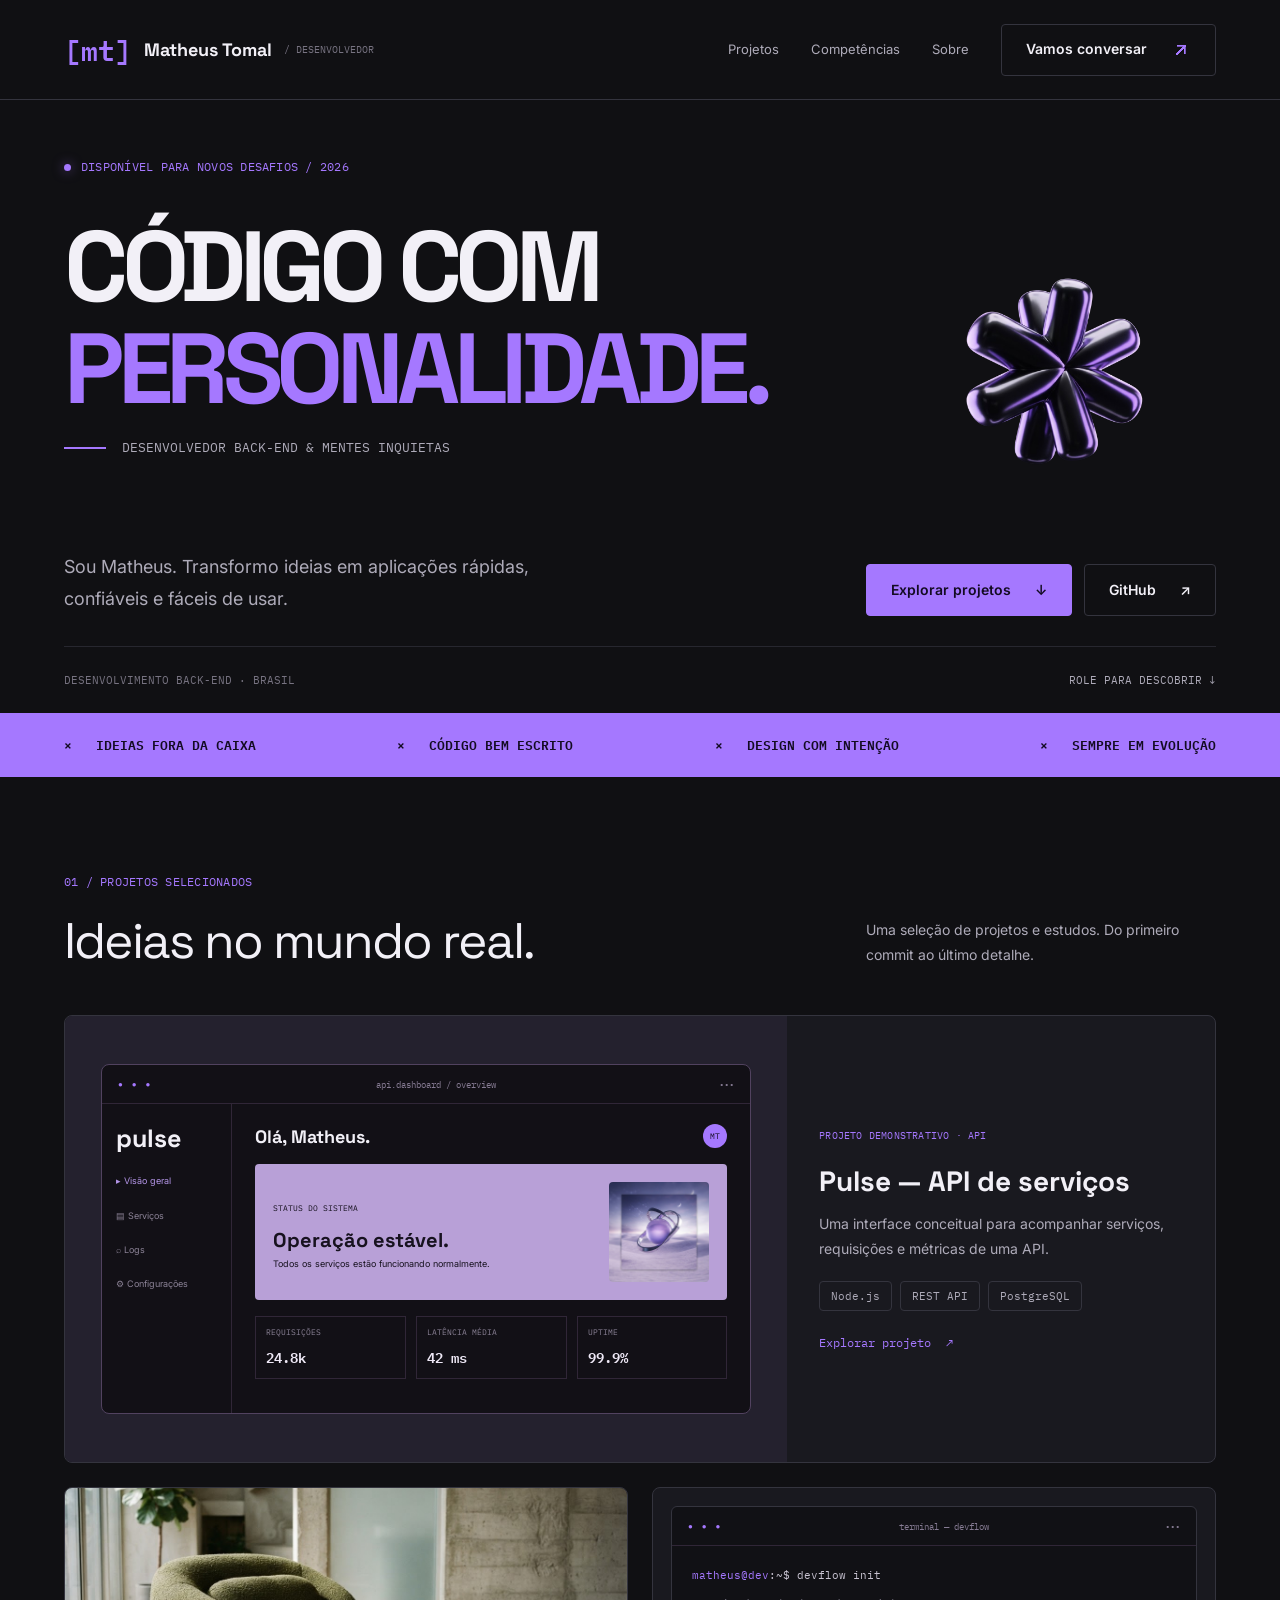
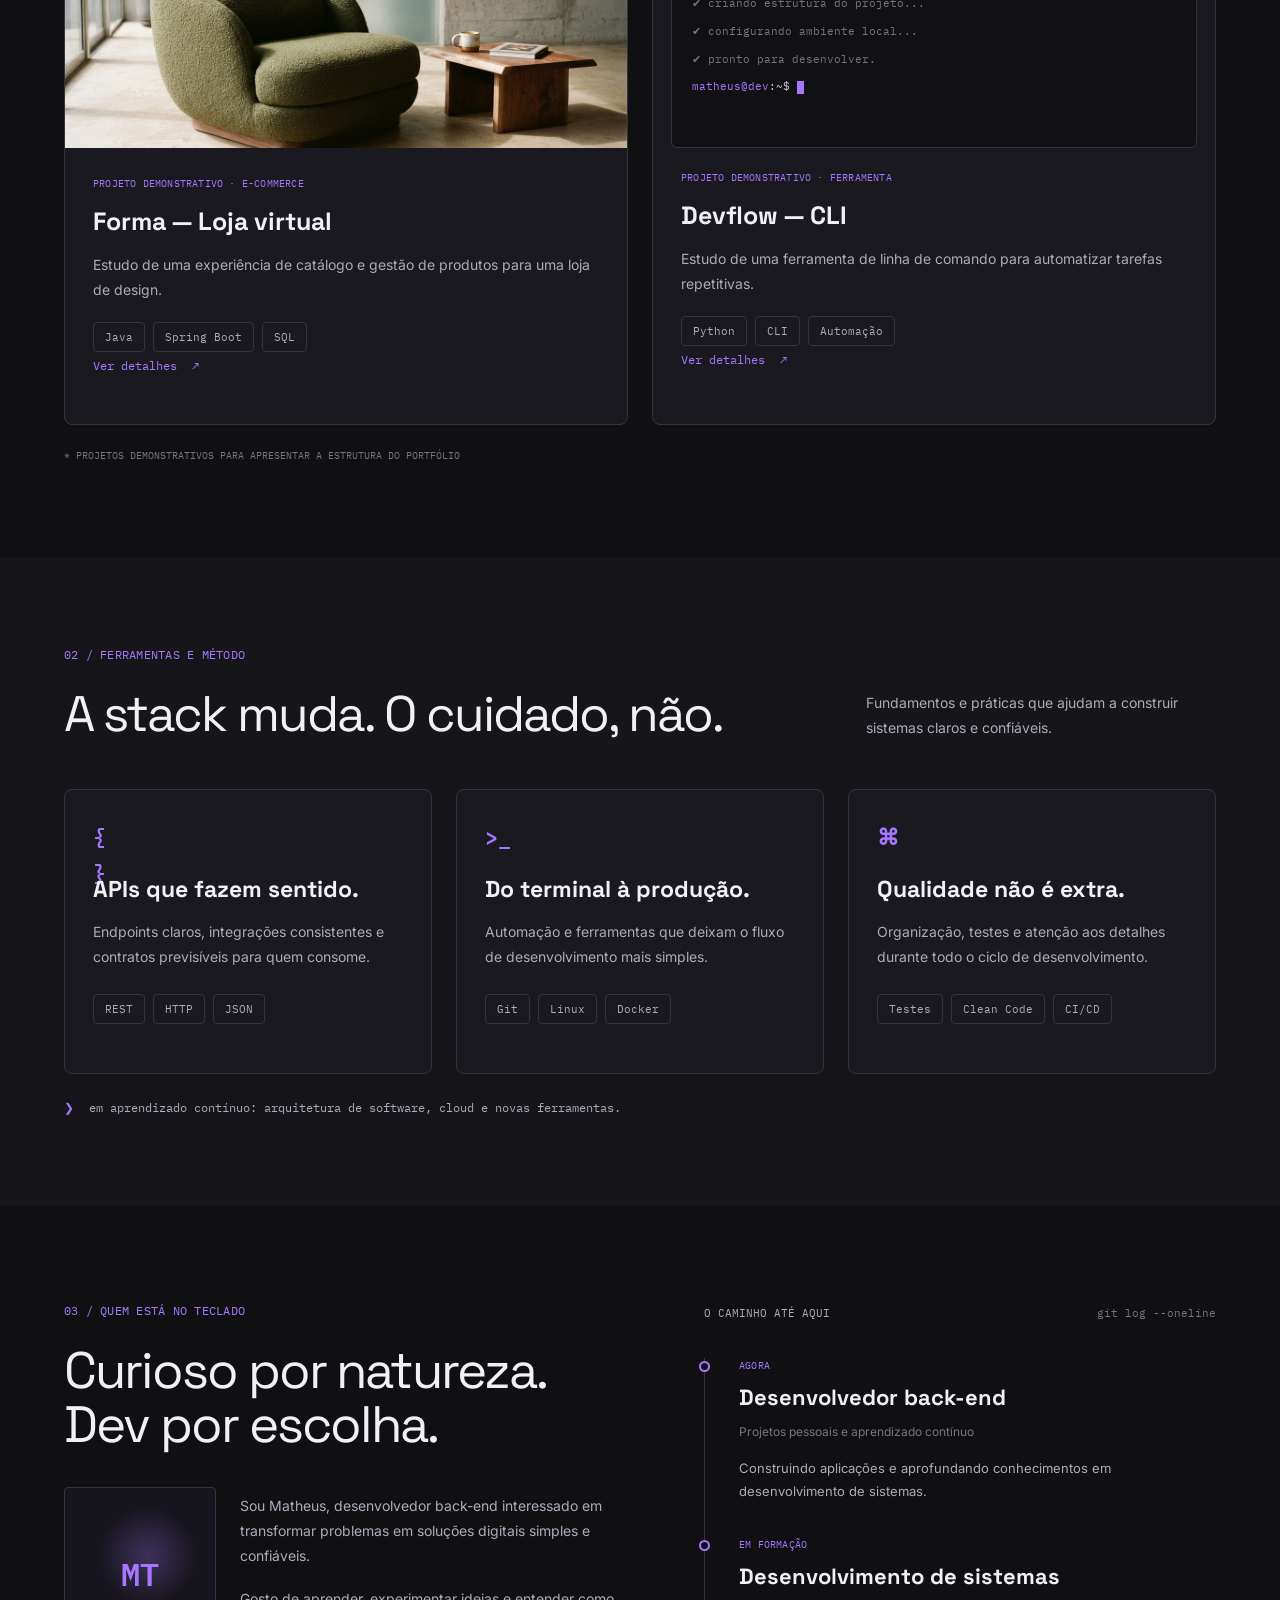
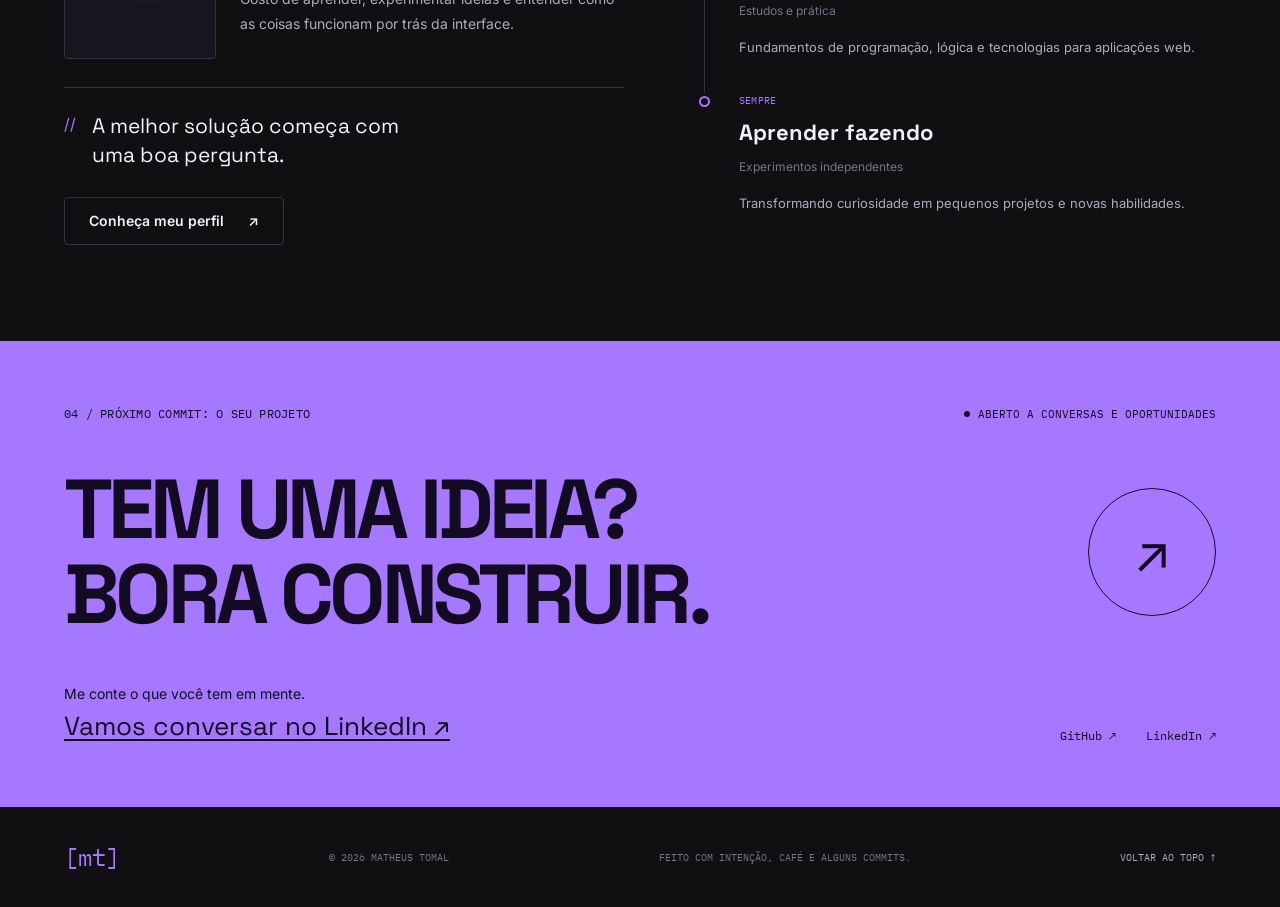
==== index.html @ 3e08b951 "Preparar site para GitHub Pages" ====
<!doctype html>
<html lang="pt-BR">
<head>
    <meta charset="UTF-8">
    <meta name="viewport" content="width=device-width, initial-scale=1">
    <meta name="theme-color" content="#101013">
    <meta name="description" content="Portfólio de Matheus Tomal, desenvolvedor back-end.">
    <title>Matheus Tomal | Desenvolvedor back-end</title>
    <link rel="preconnect" href="https://fonts.googleapis.com">
    <link rel="preconnect" href="https://fonts.gstatic.com" crossorigin>
    <link href="https://fonts.googleapis.com/css2?family=IBM+Plex+Mono:wght@400;600&family=Inter:wght@400;600;700&family=Space+Grotesk:wght@400;700&display=swap" rel="stylesheet">
    <link rel="stylesheet" href="style.css">
</head>
<body>
    <header class="site-header" id="topo">
        <a class="brand" href="#topo" aria-label="Matheus Tomal, início">
        <span class="brand-mark">[mt]</span><span class="brand-name">Matheus Tomal</span><span class="brand-role">/ DESENVOLVEDOR</span>
        </a>
        <nav class="navigation" aria-label="Navegação principal">
        <a href="#projetos">Projetos</a><a href="#competencias">Competências</a><a href="#sobre">Sobre</a>
        <a class="button button-outline nav-contact botao-contato" href="https://www.linkedin.com/in/matheus-tomal/" target="_blank" rel="noopener noreferrer">Vamos conversar</a>
        </nav>
    </header>

    <main>
        <section class="intro" aria-labelledby="intro-title">
        <div class="availability"><span class="status-dot"></span> DISPONÍVEL PARA NOVOS DESAFIOS / 2026</div>
        <div class="intro-heading">
            <div class="intro-copy">
            <h1 id="intro-title">CÓDIGO COM<br><span>PERSONALIDADE.</span></h1>
            <p class="signature"><i></i> DESENVOLVEDOR BACK-END &amp; MENTES INQUIETAS</p>
            </div>
            <img class="intro-art" src="assets/raw-4.png" alt="Forma escultural roxa tridimensional">
        </div>
        <div class="intro-bottom">
            <p class="intro-text">Sou Matheus. Transformo ideias em aplicações rápidas, confiáveis e fáceis de usar.</p>
            <div class="intro-actions">
            <a class="button button-primary" href="#projetos">Explorar projetos <span aria-hidden="true">↓</span></a>
            <a class="button button-outline" href="https://github.com/MatheusTomal" target="_blank" rel="noopener noreferrer">GitHub <span aria-hidden="true">↗</span></a>
            </div>
        </div>
        <div class="intro-meta">
            <span>DESENVOLVIMENTO BACK-END · BRASIL</span>
            <a href="#projetos">ROLE PARA DESCOBRIR ↓</a>
        </div>
        </section>

        <div class="principles" aria-label="Princípios">
            <span>× &nbsp; IDEIAS FORA DA CAIXA</span>
            <span>× &nbsp; CÓDIGO BEM ESCRITO</span>
            <span>× &nbsp; DESIGN COM INTENÇÃO</span>
            <span>× &nbsp; SEMPRE EM EVOLUÇÃO</span>
        </div>

        <section class="section projects" id="projetos">
        <div class="section-heading">
            <p class="eyebrow">01 / PROJETOS SELECIONADOS</p>
            <div class="heading-row">
                <h2>Ideias no mundo real.</h2>
                <p>Uma seleção de projetos e estudos. Do primeiro commit ao último detalhe.</p>
            </div>
        </div>
        <article class="project-feature card">
            <div class="feature-visual pulse-visual">
            <div class="app-window">
                <div class="window-bar">
                    <span class="window-dots">● ● ●</span>
                    <span>api.dashboard / overview</span><span>•••</span>
                </div>
                <div class="dashboard">
                    <aside>
                        <strong>pulse</strong>
                        <span>▸ Visão geral</span>
                        <span>▤ Serviços</span>
                        <span>⌕ Logs</span>
                        <span>⚙ Configurações</span>
                    </aside>
                    <div class="dash-content">
                        <div class="dash-top">
                            <b>Olá, Matheus.</b>
                            <span class="dash-avatar">MT</span>
                        </div>
                        <div class="dash-hero">
                            <div>
                                <small>STATUS DO SISTEMA</small>
                                <h3>Operação estável.</h3>
                                <p>Todos os serviços estão funcionando normalmente.</p>
                            </div>
                            <img src="assets/raw-1.png" alt="Ilustração abstrata em tons de lilás">
                        </div>
                        <div class="dash-stats">
                            <div>
                                <small>REQUISIÇÕES</small>
                                <b>24.8k</b>
                            </div>
                            <div>
                                <small>LATÊNCIA MÉDIA</small>
                                <b>42 ms</b>
                            </div>
                            <div>
                                <small>UPTIME</small>
                                <b>99.9%</b>
                            </div>
                        </div>
                    </div>
                </div>
            </div>
            </div>
            <div class="feature-content">
                <p class="eyebrow">PROJETO DEMONSTRATIVO · API</p>
                <h3>Pulse — API de serviços</h3>
                <p>Uma interface conceitual para acompanhar serviços, requisições e métricas de uma API.</p>
                <div class="tags"><span>Node.js</span>
                    <span>REST API</span>
                    <span>PostgreSQL</span>
                </div>
                <a class="text-link" href="https://github.com/" target="_blank" rel="noopener noreferrer">Explorar projeto <span>↗</span>
                </a>
            </div>
        </article>
        <div class="project-grid">
            <article class="project-card card">
                <img src="assets/raw-5.jpeg" alt="Poltrona em um ambiente de interiores" loading="lazy">
                <div class="project-card-copy">
                    <p class="eyebrow">PROJETO DEMONSTRATIVO · E-COMMERCE</p>
                    <h3>Forma — Loja virtual</h3>
                    <p>Estudo de uma experiência de catálogo e gestão de produtos para uma loja de design.</p>
                    <div class="tags">
                        <span>Java</span>
                        <span>Spring Boot</span>
                        <span>SQL</span>
                    </div>
                    <a class="text-link" href="https://github.com/" target="_blank" rel="noopener noreferrer">Ver detalhes <span>↗</span></a>
                </div>
            </article>
            <article class="project-card card terminal-card">
                <div class="terminal-preview">
                    <div class="window-bar">
                        <span class="window-dots">● ● ●</span>
                        <span>terminal — devflow</span>
                        <span>•••</span>
                    </div>
                    <div class="terminal-body">
                        <p><span>matheus@dev</span>:~$ devflow init</p>
                        <p class="terminal-muted">✔ criando estrutura do projeto...</p>
                        <p class="terminal-muted">✔ configurando ambiente local...</p>
                        <p class="terminal-muted">✔ pronto para desenvolver.</p>
                        <p><span>matheus@dev</span>:~$ <i class="cursor"></i></p>
                    </div>
                </div>
                <div class="project-card-copy">
                    <p class="eyebrow">PROJETO DEMONSTRATIVO · FERRAMENTA</p>
                    <h3>Devflow — CLI</h3>
                    <p>Estudo de uma ferramenta de linha de comando para automatizar tarefas repetitivas.</p>
                    <div class="tags">
                        <span>Python</span>
                        <span>CLI</span>
                        <span>Automação</span>
                    </div>
                    <a class="text-link" href="https://github.com/" target="_blank" rel="noopener noreferrer">Ver detalhes <span>↗</span></a>
                </div>
            </article>
        </div>
            <p class="section-footnote">* PROJETOS DEMONSTRATIVOS PARA APRESENTAR A ESTRUTURA DO PORTFÓLIO</p>
        </section>

        <section class="section skills" id="competencias">
        <div class="section-heading">
            <p class="eyebrow">02 / FERRAMENTAS E MÉTODO</p>
            <div class="heading-row">
                <h2>A stack muda. O cuidado, não.</h2>
                <p>Fundamentos e práticas que ajudam a construir sistemas claros e confiáveis.</p>
            </div>
        </div>
        <div class="skill-grid">
            <article class="skill-card card">
                <span class="skill-icon">{ }</span>
                <h3>APIs que fazem sentido.</h3>
                <p>Endpoints claros, integrações consistentes e contratos previsíveis para quem consome.</p>
                <div class="tags">
                    <span>REST</span>
                    <span>HTTP</span>
                    <span>JSON</span>
                </div>
            </article>
            <article class="skill-card card">
                <span class="skill-icon">&gt;_</span>
                <h3>Do terminal à produção.</h3>
                <p>Automação e ferramentas que deixam o fluxo de desenvolvimento mais simples.</p>
                <div class="tags">
                    <span>Git</span>
                    <span>Linux</span>
                    <span>Docker</span>
                </div>
            </article>
            <article class="skill-card card">
                <span class="skill-icon">⌘</span>
                <h3>Qualidade não é extra.</h3>
                <p>Organização, testes e atenção aos detalhes durante todo o ciclo de desenvolvimento.</p>
                <div class="tags">
                    <span>Testes</span>
                    <span>Clean Code</span>
                    <span>CI/CD</span>
                </div>
            </article>
        </div>
        <p class="learning"><span>❯</span> em aprendizado contínuo: arquitetura de software, cloud e novas ferramentas.</p>
        </section>

        <section class="section about" id="sobre">
        <div class="about-left">
            <p class="eyebrow">03 / QUEM ESTÁ NO TECLADO</p>
            <h2>Curioso por natureza.<br>Dev por escolha.</h2>
            <div class="bio-row">
                <div class="bio-avatar" aria-label="Iniciais MT">MT</div>
                <div>
                    <p>Sou Matheus, desenvolvedor back-end interessado em transformar problemas em soluções digitais simples e confiáveis.</p>
                    <p>Gosto de aprender, experimentar ideias e entender como as coisas funcionam por trás da interface.</p>
                </div>
            </div>
            <div class="personal-note">
                <span>//</span>
                <p>A melhor solução começa com<br>uma boa pergunta.</p>
            </div>
            <a class="button button-outline" href="https://www.linkedin.com/in/matheus-tomal/" target="_blank" rel="noopener noreferrer">Conheça meu perfil <span>↗</span></a>
        </div>
        <div class="about-right">
            <div class="timeline-head">
                <span>O CAMINHO ATÉ AQUI</span>
                <span>git log --oneline</span>
            </div>
            <article class="timeline-item">
                <span class="timeline-dot"></span>
                <div>
                    <p class="eyebrow">AGORA</p>
                    <h3>Desenvolvedor back-end</h3>
                    <p class="muted">Projetos pessoais e aprendizado contínuo</p>
                    <p>Construindo aplicações e aprofundando conhecimentos em desenvolvimento de sistemas.</p>
                </div>
            </article>
            <article class="timeline-item">
                <span class="timeline-dot"></span>
                <div>
                    <p class="eyebrow">EM FORMAÇÃO</p>
                    <h3>Desenvolvimento de sistemas</h3>
                    <p class="muted">Estudos e prática</p>
                    <p>Fundamentos de programação, lógica e tecnologias para aplicações web.</p>
                </div>
            </article>
            <article class="timeline-item">
                <span class="timeline-dot"></span>
                <div>
                    <p class="eyebrow">SEMPRE</p>
                    <h3>Aprender fazendo</h3>
                    <p class="muted">Experimentos independentes</p>
                    <p>Transformando curiosidade em pequenos projetos e novas habilidades.</p>
                </div>
            </article>
        </div>
        </section>

        <section class="contact" id="contato">
            <div class="contact-top">
                <p class="eyebrow">04 / PRÓXIMO COMMIT: O SEU PROJETO</p>
                <span><i class="status-dot"></i> ABERTO A CONVERSAS E OPORTUNIDADES</span>
            </div>
            <div class="contact-title">
                <h2>TEM UMA IDEIA?<br>BORA CONSTRUIR.</h2>
                <a class="contact-orb" href="https://www.linkedin.com/in/matheus-tomal/" target="_blank" rel="noopener noreferrer" aria-label="Fale comigo pelo LinkedIn">↗</a>
            </div>
            <div class="contact-bottom">
                <p>Me conte o que você tem em mente.<br><a href="https://www.linkedin.com/in/matheus-tomal/" target="_blank" rel="noopener noreferrer">Vamos conversar no LinkedIn ↗</a></p>
                <div class="social-links">
                    <a href="https://github.com/MatheusTomal" target="_blank" rel="noopener noreferrer">GitHub ↗</a>
                    <a href="https://www.linkedin.com/in/matheus-tomal/" target="_blank" rel="noopener noreferrer">LinkedIn ↗</a>
                </div>
            </div>
        </section>
    </main>
    <footer class="site-footer"><a class="footer-mark" href="#topo">[mt]</a><span>© 2026 MATHEUS TOMAL</span><span>FEITO COM INTENÇÃO, CAFÉ E ALGUNS COMMITS.</span><a href="#topo">VOLTAR AO TOPO ↑</a></footer>
</body>
</html>
---- style.css ----
:root {
  color-scheme: dark;
  --bg: #101013;
  --surface: #19191f;
  --surface-2: #22212a;
  --purple: #a578ff;
  --purple-ink: #130b22;
  --text: #f2f0f7;
  --muted: #aeabb9;
  --quiet: #777381;
  --line: #34343e;
  --mono: 'IBM Plex Mono', monospace;
  --display: 'Space Grotesk', sans-serif;
  --body: 'Inter', sans-serif;
  --page-width: 1440px;
  --page-gutter: 64px;
}
* {
  box-sizing: border-box;
}
html {
  min-width: 320px;
  scroll-behavior: smooth;
  scroll-padding-top: 24px;
}
body {
  margin: 0;
  background: var(--bg);
  color: var(--text);
  font-family: var(--body);
  line-height: 1.6;
  -webkit-font-smoothing: antialiased;
}
a {
  color: inherit;
}
.site-header, main, .site-footer {
  width: min(100%, var(--page-width));
  margin-inline: auto;
}
.site-header {
  height: 100px;
  padding-inline: var(--page-gutter);
  border-bottom: 1px solid var(--line);
  display: flex;
  align-items: center;
  justify-content: space-between;
  gap: 32px;
}
.brand {
  display: flex;
  align-items: center;
  gap: 12px;
  text-decoration: none;
  white-space: nowrap;
}
.brand-mark {
  color: var(--purple);
  font: 600 28px var(--mono);
}
.brand-name {
  font: 700 18px var(--display);
}
.brand-role {
  color: var(--quiet);
  font: 10px var(--mono);
}
.navigation {
  display: flex;
  align-items: center;
  gap: 32px;
}
.navigation > a:not(.button) {
  color: var(--muted);
  font-size: 13px;
  text-decoration: none;
}
.navigation > a:not(.button):hover, .site-footer a:hover {
  color: var(--purple);
}
.button {
  min-height: 52px;
  padding-inline: 24px;
  border: 1px solid var(--line);
  border-radius: 4px;
  display: inline-flex;
  align-items: center;
  justify-content: center;
  gap: 24px;
  color: var(--text);
  font-size: 14px;
  font-weight: 600;
  text-decoration: none;
  white-space: nowrap;
  transition: transform .18s ease, background-color .18s ease, border-color .18s ease;
}
.button:hover {
  transform: translateY(-2px);
  border-color: var(--purple);
}
.botao-contato::after {
  content: "";
  display: block;
  flex-shrink: 0;
  width: 20px;
  height: 20px;
  background:
    linear-gradient(#a578ff, #a578ff) 6px 5px / 9px 1.7px no-repeat,
    linear-gradient(#a578ff, #a578ff) 13.3px 5px / 1.7px 9px no-repeat,
    linear-gradient(
      135deg,
      transparent calc(50% - 0.85px),
      #a578ff calc(50% - 0.85px),
      #a578ff calc(50% + 0.85px),
      transparent calc(50% + 0.85px)
    ) 5px 5px / 10px 10px no-repeat;
}
.button-primary {
  background: var(--purple);
  border-color: var(--purple);
  color: var(--purple-ink);
}
.button-primary:hover {
  background: #b994ff;
}
.button-outline {
  background: transparent;
}
.arrow {
  font-size: 20px;
  line-height: 1;
}

.intro {
  padding: 58px var(--page-gutter) 0;
}
.availability, .eyebrow {
  color: var(--purple);
  font: 12px/1.5 var(--mono);
  letter-spacing: .02em;
}
.availability {
  display: flex;
  align-items: center;
  gap: 10px;
}
.status-dot {
  display: inline-block;
  width: 7px;
  height: 7px;
  border-radius: 50%;
  background: var(--purple);
  box-shadow: 0 0 12px rgb(165 120 255 / 55%);
}
.intro-heading {
  min-height: 335px;
  display: flex;
  align-items: flex-start;
  justify-content: space-between;
  gap: 28px;
  margin-top: 40px;
}
.intro-copy {
  position: relative;
  z-index: 1;
}
.intro h1 {
  margin: 0;
  font: 700 clamp(54px, 7.78vw, 112px)/1.02 var(--display);
  letter-spacing: -.065em;
  white-space: nowrap;
}
.intro h1 span {
  color: var(--purple);
}
.signature {
  margin: 20px 0 0;
  display: flex;
  align-items: center;
  gap: 16px;
  color: var(--muted);
  font: 13px var(--mono);
}
.signature i {
  width: 42px;
  height: 2px;
  background: var(--purple);
}
.intro-art {
  width: min(28%, 360px);
  height: 330px;
  margin-top: -8px;
  object-fit: contain;
}
.intro-bottom {
  display: flex;
  align-items: flex-end;
  justify-content: space-between;
  gap: 56px;
}
.intro-text {
  max-width: 540px;
  margin: 0;
  color: var(--muted);
  font-size: 18px;
  line-height: 1.8;
}
.intro-actions {
  display: flex;
  gap: 12px;
}
.intro-meta {
  padding: 26px 0;
  margin-top: 30px;
  border-top: 1px solid rgb(52 52 62 / 65%);
  display: flex;
  justify-content: space-between;
  gap: 24px;
  color: var(--quiet);
  font: 11px var(--mono);
}
.intro-meta a {
  color: var(--muted);
  text-decoration: none;
}
.principles {
  min-height: 64px;
  padding: 12px var(--page-gutter);
  background: var(--purple);
  color: var(--purple-ink);
  display: flex;
  align-items: center;
  justify-content: space-between;
  gap: 24px;
  font: 600 13px var(--mono);
}
.principles span {
  white-space: nowrap;
}

.section {
  padding-inline: var(--page-gutter);
}
.projects {
  padding-block: 96px;
}
.section-heading {
  margin-bottom: 48px;
}
.section-heading > .eyebrow {
  margin: 0 0 24px;
}
.heading-row {
  display: flex;
  align-items: flex-end;
  justify-content: space-between;
  gap: 48px;
}
.heading-row h2, .about-left > h2 {
  margin: 0;
  font: 400 clamp(38px, 3.9vw, 56px)/1.05 var(--display);
  letter-spacing: -.04em;
}
.heading-row > p {
  max-width: 350px;
  margin: 0;
  color: var(--muted);
  font-size: 14px;
  line-height: 1.8;
}
.card {
  overflow: hidden;
  border: 1px solid var(--line);
  border-radius: 8px;
  background: var(--surface);
}
.project-feature {
  display: grid;
  grid-template-columns: minmax(0, 824fr) minmax(0, 488fr);
  min-height: 448px;
}
.feature-visual {
  min-width: 0;
  padding: 36px;
  display: flex;
  align-items: center;
  justify-content: center;
  background: #24212e;
}
.app-window {
  width: 100%;
  height: 350px;
  overflow: hidden;
  border: 1px solid #51425f;
  border-radius: 8px;
  background: #121016;
}
.window-bar {
  height: 39px;
  padding-inline: 16px;
  border-bottom: 1px solid #302637;
  display: flex;
  align-items: center;
  justify-content: space-between;
  color: #867b93;
  font: 9px var(--mono);
}
.window-dots {
  color: #a578ff;
  font-size: 8px;
  letter-spacing: 2px;
}
.dashboard {
  height: calc(100% - 39px);
  display: grid;
  grid-template-columns: 130px 1fr;
}
.dashboard aside {
  padding: 18px 14px;
  border-right: 1px solid #302637;
  display: flex;
  flex-direction: column;
  gap: 20px;
  color: #8b8296;
  font-size: 9px;
}
.dashboard aside strong {
  color: var(--text);
  font: 700 25px var(--display);
}
.dashboard aside span:first-of-type {
  color: #b495e8;
}
.dash-content {
  min-width: 0;
  padding: 20px 23px;
  display: flex;
  flex-direction: column;
  gap: 16px;
}
.dash-top {
  display: flex;
  justify-content: space-between;
  align-items: center;
  font: 700 18px var(--display);
}
.dash-avatar {
  width: 24px;
  height: 24px;
  border-radius: 50%;
  background: var(--purple);
  display: grid;
  place-items: center;
  color: var(--purple-ink);
  font: 8px var(--mono);
}
.dash-hero {
  min-height: 135px;
  padding: 18px;
  overflow: hidden;
  border-radius: 4px;
  display: flex;
  align-items: center;
  justify-content: space-between;
  gap: 12px;
  background: #b8a0d7;
  color: #17121f;
}
.dash-hero small, .dash-stats small {
  font: 8px var(--mono);
}
.dash-hero h3 {
  margin: 8px 0 4px;
  font: 700 20px var(--display);
}
.dash-hero p {
  margin: 0;
  font-size: 9px;
}
.dash-hero img {
  width: 100px;
  height: 100px;
  border-radius: 4px;
  object-fit: cover;
}
.dash-stats {
  display: grid;
  grid-template-columns: repeat(3,1fr);
  gap: 10px;
}
.dash-stats div {
  padding: 10px;
  border: 1px solid #302637;
  display: grid;
  gap: 8px;
}
.dash-stats small {
  color: #8b8296;
}
.dash-stats b {
  color: #eee8f6;
  font: 600 14px var(--mono);
}
.feature-content {
  padding: 32px;
  display: flex;
  flex-direction: column;
  align-items: flex-start;
  justify-content: center;
  gap: 2px;
}
.feature-content .eyebrow {
  margin: 0 0 20px;
  font-size: 10px;
}
.feature-content h3, .project-card-copy h3 {
  margin: 0 0 12px;
  font: 700 28px/1.15 var(--display);
}
.feature-content > p:not(.eyebrow), .project-card-copy > p:not(.eyebrow) {
  margin: 0;
  color: var(--muted);
  font-size: 14px;
  line-height: 1.8;
}
.tags {
  margin-top: 18px;
  display: flex;
  flex-wrap: wrap;
  gap: 8px;
}
.tags span {
  padding: 7px 11px;
  border: 1px solid var(--line);
  border-radius: 4px;
  color: var(--muted);
  font: 11px var(--mono);
  white-space: nowrap;
}
.text-link {
  margin-top: 22px;
  color: var(--purple);
  font: 12px var(--mono);
  text-decoration: none;
}
.text-link span {
  padding-left: 8px;
}
.project-grid {
  margin-top: 24px;
  display: grid;
  grid-template-columns: repeat(2, minmax(0,1fr));
  gap: 24px;
}
.project-card {
  min-height: 538px;
}
.project-card > img {
  width: 100%;
  height: 260px;
  display: block;
  object-fit: cover;
}
.project-card-copy {
  padding: 28px;
}
.project-card-copy .eyebrow {
  margin: 0 0 16px;
  font-size: 10px;
}
.project-card-copy h3 {
  font-size: 25px;
  margin-bottom: 16px;
}
.project-card-copy .tags {
  margin-top: 20px;
}
.project-card-copy .text-link {
  margin-top: 16px;
}
.terminal-card {
  padding-top: 18px;
}
.terminal-preview {
  height: 242px;
  margin: 0 18px;
  border: 1px solid #34343e;
  border-radius: 6px;
  background: #111115;
}
.terminal-body {
  padding: 20px;
  color: #c9c4d2;
  font: 11px/1.8 var(--mono);
}
.terminal-body p {
  margin: 0 0 8px;
}
.terminal-body p span {
  color: var(--purple);
}
.terminal-body .terminal-muted {
  color: #777381;
}
.cursor {
  width: 7px;
  height: 13px;
  display: inline-block;
  vertical-align: middle;
  background: var(--purple);
}
.terminal-card .project-card-copy {
  padding-top: 22px;
}
.section-footnote {
  margin: 24px 0 0;
  color: var(--quiet);
  font: 10px var(--mono);
}

.skills {
  padding-block: 88px;
  background: #15151a;
}
.skill-grid {
  display: grid;
  grid-template-columns: repeat(3,minmax(0,1fr));
  gap: 24px;
}
.skill-card {
  min-height: 285px;
  padding: 28px;
}
.skill-icon {
  width: 30px;
  height: 30px;
  display: block;
  color: var(--purple);
  font: 600 22px var(--mono);
}
.skill-card h3 {
  margin: 28px 0 16px;
  font: 700 23px/1.2 var(--display);
}
.skill-card > p {
  margin: 0;
  color: var(--muted);
  font-size: 14px;
  line-height: 1.8;
}
.skill-card .tags {
  margin-top: 24px;
}
.learning {
  margin: 24px 0 0;
  color: var(--muted);
  font: 12px/1.7 var(--mono);
}
.learning span {
  padding-right: 8px;
  color: var(--purple);
}

.about {
  padding-block: 96px;
  display: grid;
  grid-template-columns: minmax(0,560px) minmax(0,1fr);
  gap: 80px;
}
.about-left > .eyebrow {
  margin: 0 0 24px;
}
.about-left > h2 {
  font-size: clamp(40px, 4vw, 56px);
}
.bio-row {
  margin-top: 36px;
  display: grid;
  grid-template-columns: 152px minmax(0,1fr);
  align-items: center;
  gap: 24px;
}
.bio-avatar {
  width: 152px;
  height: 172px;
  border: 1px solid var(--line);
  border-radius: 4px;
  display: grid;
  place-items: center;
  background: radial-gradient(circle at 55% 40%, rgb(165 120 255 / 28%), transparent 38%), #17151d;
  color: var(--purple);
  font: 600 32px var(--mono);
}
.bio-row p {
  margin: 0 0 18px;
  color: var(--muted);
  font-size: 14px;
  line-height: 1.8;
}
.personal-note {
  margin: 28px 0;
  padding-top: 24px;
  border-top: 1px solid var(--line);
  display: flex;
  gap: 16px;
  color: var(--purple);
}
.personal-note p {
  margin: 0;
  color: var(--text);
  font: 400 21px/1.35 var(--display);
}
.about-left > .button {
  min-height: 48px;
}
.about-right {
  padding-top: 4px;
}
.timeline-head {
  margin-bottom: 38px;
  display: flex;
  justify-content: space-between;
  gap: 18px;
  color: var(--muted);
  font: 11px var(--mono);
}
.timeline-head span:last-child {
  color: var(--quiet);
}
.timeline-item {
  position: relative;
  padding: 0 0 34px 34px;
  border-left: 1px solid var(--line);
}
.timeline-item:last-child {
  border-left-color: transparent;
  padding-bottom: 0;
}
.timeline-dot {
  position: absolute;
  left: -6px;
  top: 3px;
  width: 11px;
  height: 11px;
  border: 2px solid var(--purple);
  border-radius: 50%;
  background: var(--bg);
}
.timeline-item .eyebrow {
  margin: 0 0 10px;
  font-size: 10px;
}
.timeline-item h3 {
  margin: 0 0 10px;
  font: 700 22px var(--display);
}
.timeline-item p:not(.eyebrow) {
  margin: 0;
  color: var(--muted);
  font-size: 13px;
  line-height: 1.8;
}
.timeline-item .muted {
  margin-bottom: 14px !important;
  color: var(--quiet) !important;
  font-size: 12px !important;
}

.contact {
  width: 100%;
  padding: 64px var(--page-gutter);
  background: var(--purple);
  color: var(--purple-ink);
}
.contact-top {
  display: flex;
  justify-content: space-between;
  gap: 24px;
  align-items: center;
}
.contact .eyebrow {
  margin: 0;
  color: var(--purple-ink);
}
.contact-top > span {
  display: flex;
  align-items: center;
  gap: 8px;
  font: 11px var(--mono);
}
.contact .status-dot {
  width: 6px;
  height: 6px;
  background: var(--purple-ink);
  box-shadow: none;
}
.contact-title {
  margin: 44px 0;
  display: flex;
  align-items: center;
  justify-content: space-between;
  gap: 24px;
}
.contact-title h2 {
  margin: 0;
  font: 700 clamp(52px, 6.53vw, 94px)/1.02 var(--display);
  letter-spacing: -.055em;
}
.contact-orb {
  width: 128px;
  height: 128px;
  flex: 0 0 128px;
  border: 1px solid var(--purple-ink);
  border-radius: 50%;
  display: grid;
  place-items: center;
  font: 52px var(--body);
  text-decoration: none;
  transition: background .2s, color .2s;
}
.contact-orb:hover {
  background: var(--purple-ink);
  color: var(--purple);
}
.contact-bottom {
  display: flex;
  justify-content: space-between;
  align-items: flex-end;
  gap: 40px;
}
.contact-bottom p {
  margin: 0;
  font-size: 14px;
  line-height: 1.7;
}
.contact-bottom p a {
  display: inline-block;
  margin-top: 4px;
  font: 26px var(--display);
  text-underline-offset: 4px;
}
.social-links {
  display: flex;
  gap: 30px;
  font: 12px var(--mono);
}
.social-links a {
  text-decoration: none;
}
.site-footer {
  min-height: 100px;
  padding-inline: var(--page-gutter);
  display: flex;
  align-items: center;
  justify-content: space-between;
  gap: 24px;
  color: var(--quiet);
  font: 10px var(--mono);
}
.site-footer a {
  color: var(--muted);
  text-decoration: none;
}
.footer-mark {
  color: var(--purple) !important;
  font-size: 24px;
}
:focus-visible {
  outline: 2px solid var(--purple);
  outline-offset: 4px;
}

@media (max-width: 1050px) {
  :root {
    --page-gutter: 40px;
  }
  .site-header {
    gap: 16px;
  }
  .navigation {
    gap: 18px;
  }
  .intro h1 {
    font-size: clamp(56px, 7vw, 82px);
  }
  .intro-heading {
    min-height: 280px;
  }
  .intro-art {
    height: 270px;
  }
  .about {
    grid-template-columns: 1fr 1fr;
    gap: 44px;
  }
  .bio-row {
    grid-template-columns: 120px minmax(0,1fr);
    gap: 18px;
  }
  .bio-avatar {
    width: 120px;
    height: 150px;
  }
  .contact-title h2 {
    font-size: clamp(54px, 6.3vw, 76px);
  }
}
@media (max-width: 760px) {
  :root {
    --page-gutter: 28px;
  }
  .site-header {
    height: auto;
    min-height: 84px;
    padding-block: 16px;
    align-items: flex-start;
    flex-direction: column;
  }
  .navigation {
    width: 100%;
    justify-content: space-between;
    gap: 12px;
  }
  .nav-contact {
    min-height: 42px;
    padding-inline: 12px;
    gap: 10px;
    font-size: 12px;
  }
  .intro {
    padding-top: 48px;
  }
  .intro-heading {
    min-height: 0;
    margin-top: 32px;
  }
  .intro h1 {
    font-size: clamp(44px, 8.7vw, 68px);
    white-space: normal;
  }
  .intro-art {
    width: 25%;
    height: 210px;
  }
  .signature {
    font-size: 10px;
    gap: 10px;
  }
  .signature i {
    width: 24px;
  }
  .intro-bottom {
    align-items: flex-start;
    flex-direction: column;
    gap: 28px;
  }
  .intro-text {
    font-size: 16px;
  }
  .principles {
    overflow: hidden;
    justify-content: flex-start;
    gap: 36px;
  }
  .principles span {
    font-size: 11px;
  }
  .projects {
    padding-block: 72px;
  }
  .section-heading {
    margin-bottom: 36px;
  }
  .heading-row {
    align-items: flex-start;
    flex-direction: column;
    gap: 48px;
  }
  .heading-row h2 {
    font-size: clamp(36px, 7vw, 48px);
  }
  .heading-row > p {
    max-width: 520px;
  }
  .project-feature {
    grid-template-columns: 1fr;
  }
  .feature-visual {
    min-height: 330px;
    padding: 24px;
  }
  .app-window {
    height: 280px;
  }
  .project-grid {
    gap: 18px;
  }
  .project-card {
    min-height: 0;
  }
  .project-card > img {
    height: 220px;
  }
  .project-card-copy {
    padding: 24px;
  }
  .skills {
    padding-block: 64px;
  }
  .skill-grid {
    grid-template-columns: 1fr;
    gap: 16px;
  }
  .skill-card {
    min-height: 0;
    padding: 24px;
  }
  .skill-card h3 {
    margin-top: 28px;
  }
  .about {
    padding-block: 72px;
    grid-template-columns: 1fr;
    gap: 52px;
  }
  .bio-row {
    margin-top: 28px;
  }
  .timeline-head {
    margin-bottom: 28px;
  }
  .timeline-item {
    padding-bottom: 28px;
  }
  .contact-title {
    margin: 32px 0;
  }
  .about-left > h2 {
    font-size: clamp(40px, 8vw, 52px);
  }
  .contact {
    padding-block: 48px;
  }
  .contact-title h2 {
    font-size: clamp(44px, 8vw, 64px);
  }
  .contact-orb {
    width: 88px;
    height: 88px;
    flex-basis: 88px;
    font-size: 38px;
  }
  .site-footer {
    min-height: 84px;
    flex-wrap: wrap;
    justify-content: space-between;
    padding-block: 18px;
  }
  .site-footer > span:nth-of-type(2) {
    display: none;
  }
}
@media (max-width: 520px) {
  :root {
    --page-gutter: 20px;
  }
  .brand {
    gap: 8px;
  }
  .brand-mark {
    font-size: 23px;
  }
  .brand-name {
    font-size: 15px;
  }
  .brand-role {
    font-size: 8px;
  }
  .navigation {
    gap: 8px;
    flex-wrap: wrap;
  }
  .navigation > a:not(.button) {
    font-size: 11px;
  }
  .nav-contact {
    margin-left: auto;
  }
  .intro {
    padding-top: 40px;
  }
  .availability {
    font-size: 10px;
  }
  .intro-heading {
    position: relative;
    min-height: 0;
  }
  .intro h1 {
    max-width: 100%;
    font-size: clamp(40px, 10vw, 54px);
  }
  .intro-art {
    position: absolute;
    top: 0;
    right: -14px;
    width: 104px;
    height: 140px;
    opacity: .65;
  }
  .intro-copy {
    max-width: 100%;
  }
  .signature {
    max-width: 260px;
    margin-top: 16px;
    line-height: 1.6;
  }
  .intro-meta {
    font-size: 9px;
  }
  .intro-meta span {
    max-width: 48%;
  }
  .intro-meta a {
    text-align: right;
  }
  .principles {
    min-height: 56px;
    padding-inline: var(--page-gutter);
  }
  .projects {
    padding-block: 60px;
  }
  .heading-row h2 {
    font-size: 36px;
  }
  .feature-visual {
    min-height: 250px;
    padding: 12px;
  }
  .app-window {
    height: 225px;
  }
  .dashboard {
    grid-template-columns: 78px 1fr;
  }
  .dashboard aside {
    padding: 12px 8px;
    gap: 14px;
    font-size: 7px;
  }
  .dashboard aside strong {
    font-size: 20px;
  }
  .dash-content {
    padding: 12px;
    gap: 10px;
  }
  .dash-top {
    font-size: 14px;
  }
  .dash-hero {
    min-height: 100px;
    padding: 10px;
  }
  .dash-hero h3 {
    font-size: 15px;
  }
  .dash-hero p {
    max-width: 140px;
    font-size: 8px;
  }
  .dash-hero img {
    width: 64px;
    height: 64px;
  }
  .dash-stats {
    gap: 5px;
  }
  .dash-stats div {
    padding: 5px;
    gap: 5px;
  }
  .dash-stats small {
    font-size: 6px;
  }
  .dash-stats b {
    font-size: 10px;
  }
  .feature-content {
    padding: 24px;
  }
  .feature-content h3, .project-card-copy h3 {
    font-size: 23px;
  }
  .project-grid {
    grid-template-columns: 1fr;
  }
  .project-card > img {
    height: 210px;
  }
  .terminal-preview {
    height: 210px;
  }
  .about {
    gap: 40px;
  }
  .bio-row {
    grid-template-columns: 92px minmax(0,1fr);
    gap: 14px;
  }
  .bio-avatar {
    width: 92px;
    height: 132px;
    font-size: 24px;
  }
  .bio-row p {
    font-size: 12px;
  }
  .timeline-item h3 {
    font-size: 19px;
  }
  .contact-top {
    align-items: flex-start;
    flex-direction: column;
  }
  .contact-title {
    align-items: flex-end;
    gap: 10px;
  }
  .contact-title h2 {
    font-size: clamp(36px, 9vw, 48px);
  }
  .contact-orb {
    width: 60px;
    height: 60px;
    flex-basis: 60px;
    font-size: 28px;
  }
  .contact-bottom {
    align-items: flex-start;
    flex-direction: column;
    gap: 40px;
  }
  .contact-bottom p a {
    font-size: 21px;
  }
  .social-links {
    gap: 20px;
  }
  .site-footer {
    column-gap: 12px;
    font-size: 8px;
  }
  .site-footer > span:first-of-type {
    font-size: 8px;
  }
  .site-footer > a:last-child {
    width: 100%;
  }
}
@media (prefers-reduced-motion: reduce) {
  html {
    scroll-behavior: auto;
  }
  *, *::before, *::after {
    transition-duration: .01ms !important;
  }
}
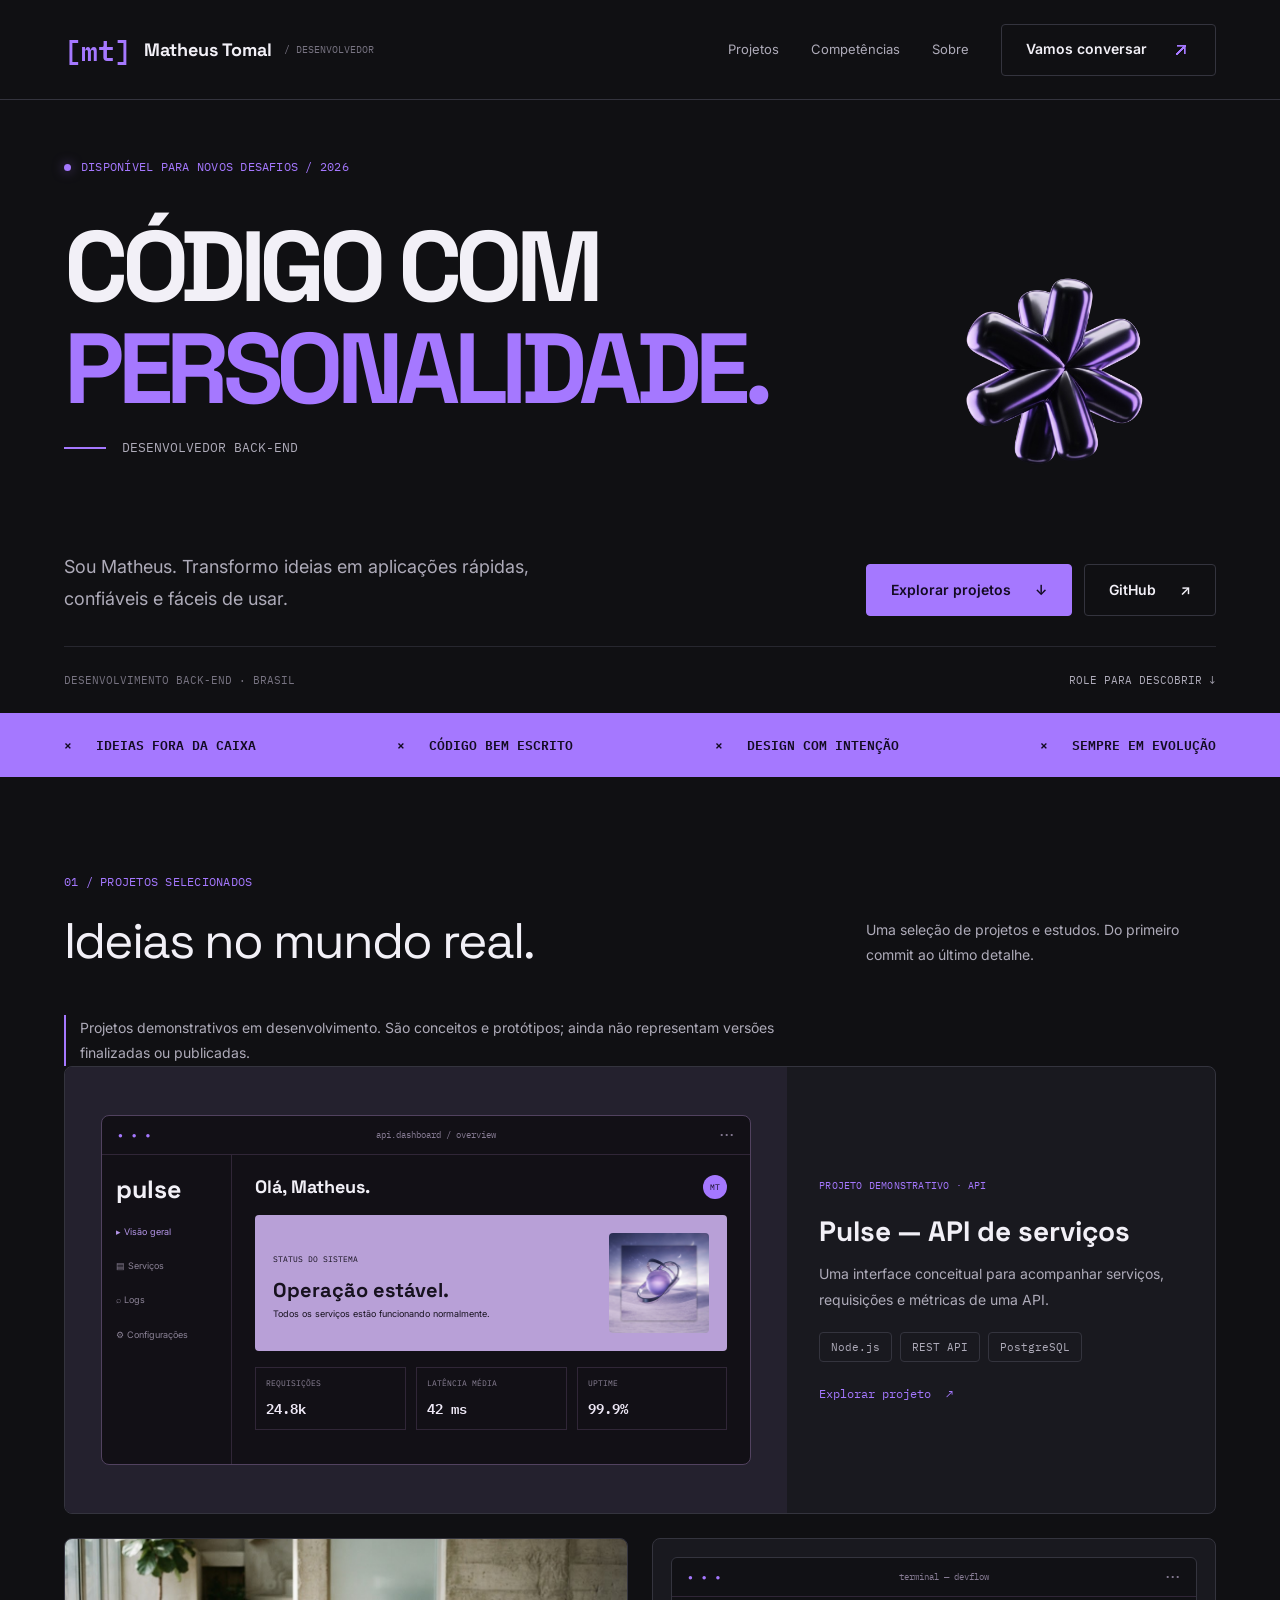
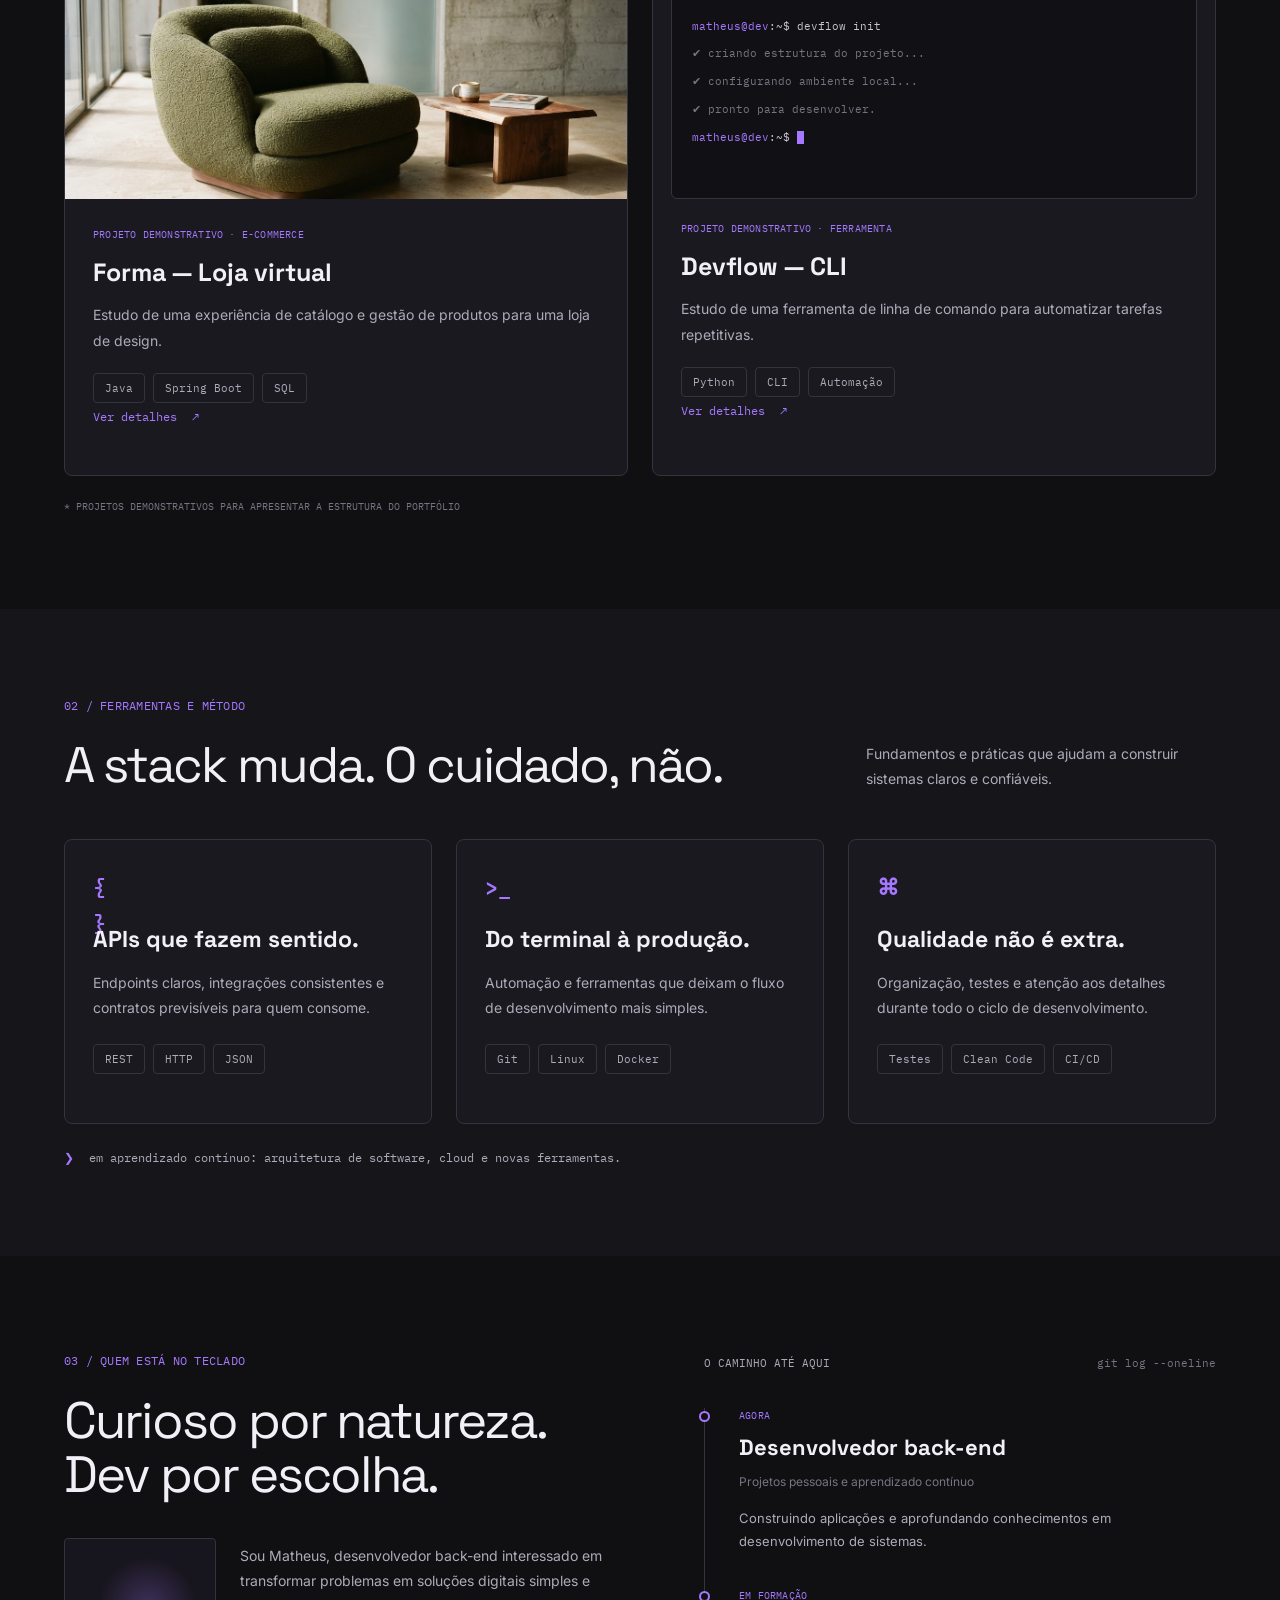
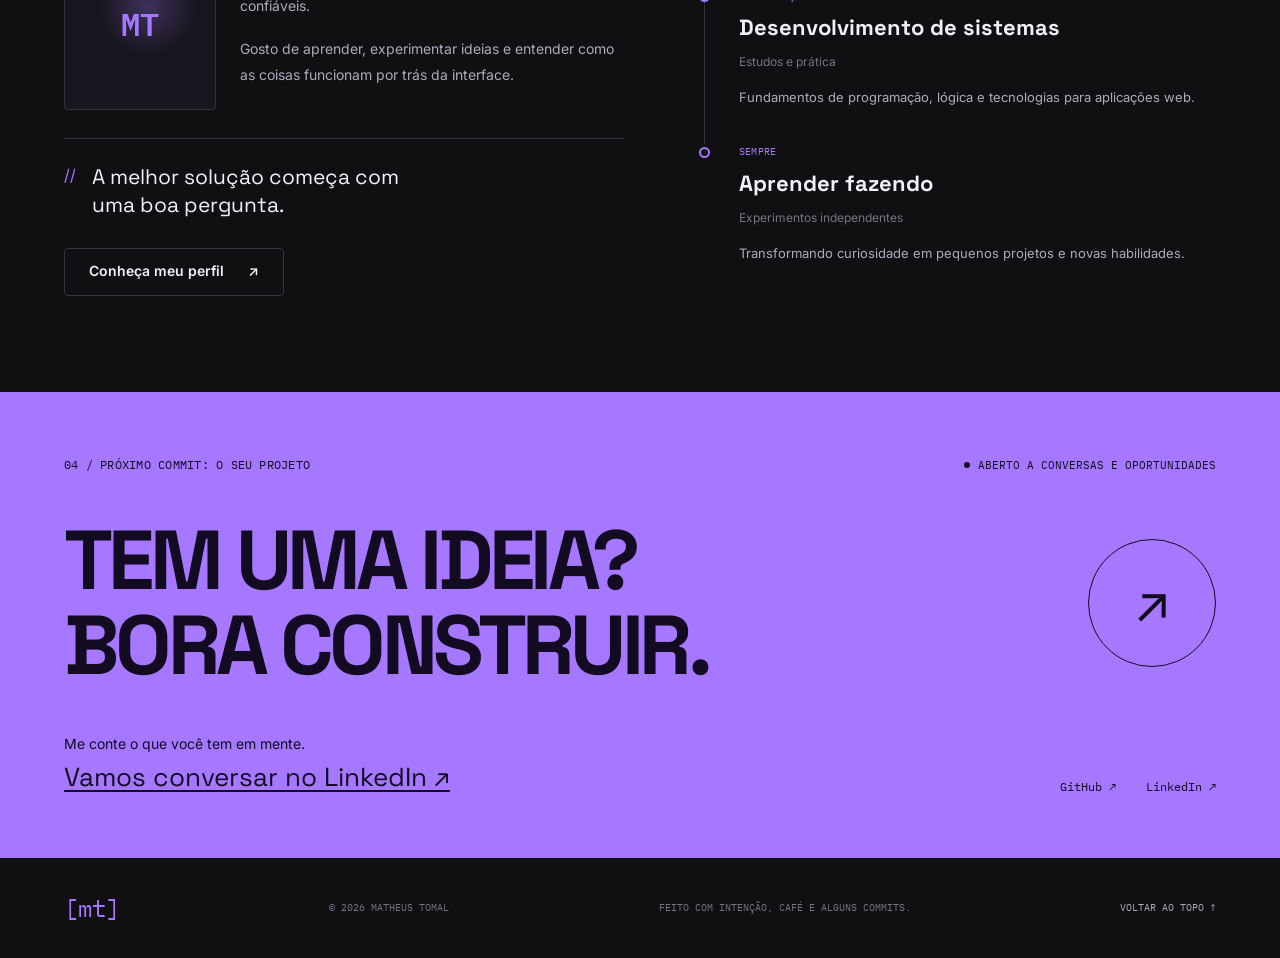
==== commit bf90b2f6: "Preparações do portfólio" ====
--- a/index.html
+++ b/index.html
@@ -28,7 +28,7 @@
         <div class="intro-heading">
             <div class="intro-copy">
             <h1 id="intro-title">CÓDIGO COM<br><span>PERSONALIDADE.</span></h1>
-            <p class="signature"><i></i> DESENVOLVEDOR BACK-END &amp; MENTES INQUIETAS</p>
+            <p class="signature"><i></i> DESENVOLVEDOR BACK-END</p>
             </div>
             <img class="intro-art" src="assets/raw-4.png" alt="Forma escultural roxa tridimensional">
         </div>
@@ -60,6 +60,7 @@
                 <p>Uma seleção de projetos e estudos. Do primeiro commit ao último detalhe.</p>
             </div>
         </div>
+            <p class="projects-note">Projetos demonstrativos em desenvolvimento. São conceitos e protótipos; ainda não representam versões finalizadas ou publicadas.</p>
         <article class="project-feature card">
             <div class="feature-visual pulse-visual">
             <div class="app-window">
--- a/style.css
+++ b/style.css
@@ -1169,3 +1169,20 @@
   }
 }
 
+
+.projects-note {
+  max-width: 780px;
+  margin: 20px 0 0;
+  padding-left: 14px;
+  border-left: 2px solid var(--purple);
+  color: var(--muted);
+  font-size: 14px;
+  line-height: 1.8;
+}
+
+@media (max-width: 760px) {
+  .projects-note {
+    margin-top: 16px;
+    font-size: 13px;
+  }
+}
